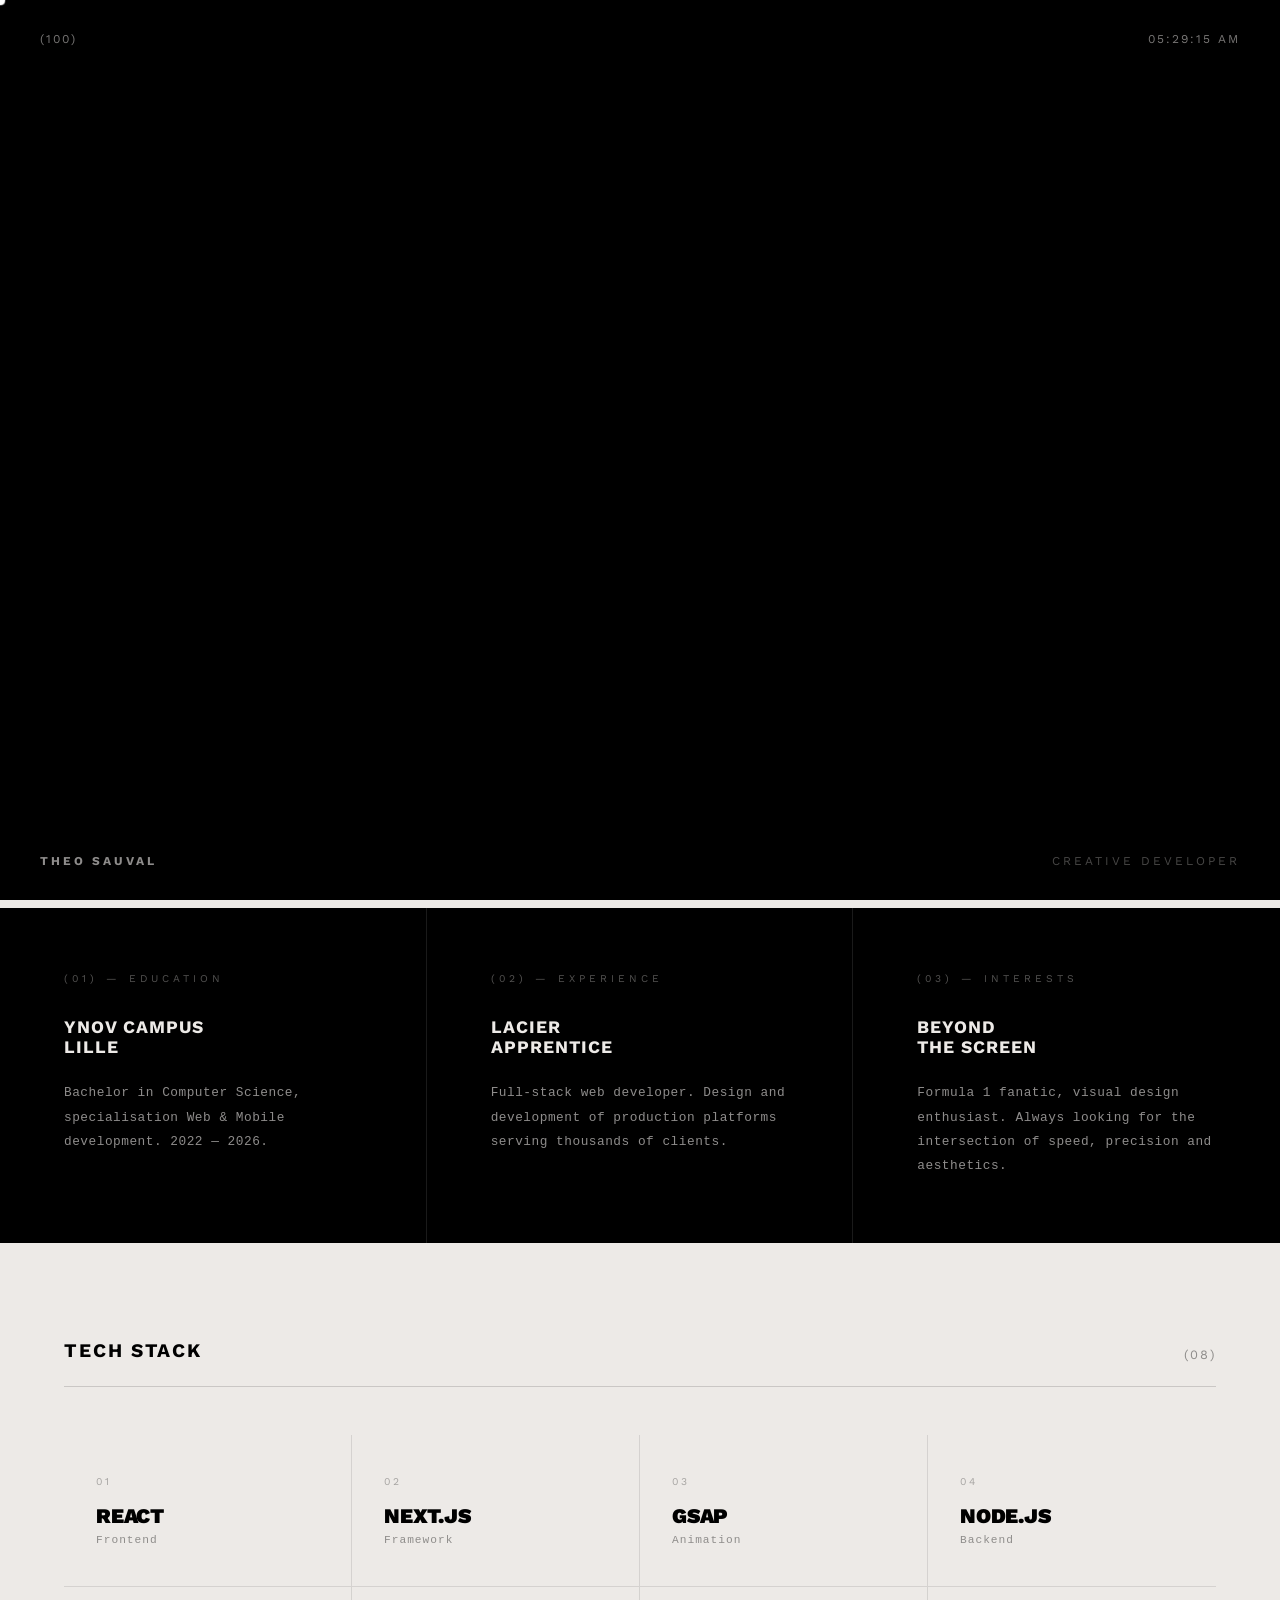
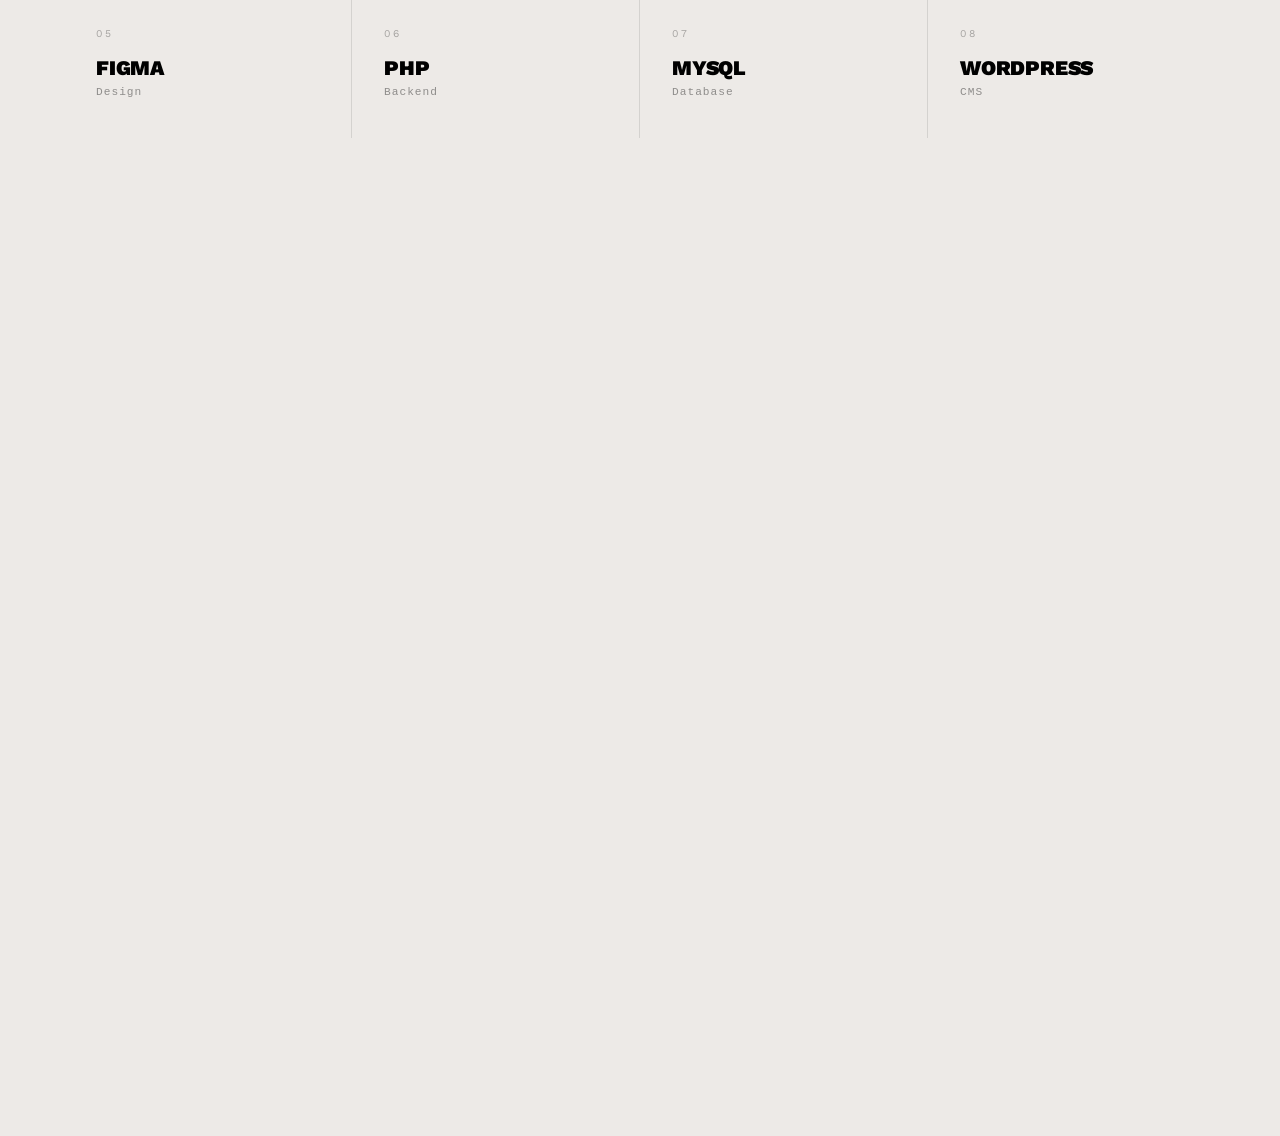
==== about.html @ fca664a8 "Replace Next.js app with static portfolio rewrite New site is plain HTML/CSS/JS (GSAP animations, i1" ====
<!DOCTYPE html>
<html lang="en">

<head>
  <meta charset="UTF-8">
  <meta name="viewport" content="width=device-width, initial-scale=1.0">
  <title>About — Theo Sauval</title>
  <meta name="description" content="5th year CS student & creative developer based in Lille — currently apprenticing at Lacier as a full-stack web developer.">
  <meta property="og:title" content="About — Theo Sauval">
  <meta property="og:description" content="5th year CS student & creative developer based in Lille.">
  <meta property="og:image" content="https://theosauval.com/assets/theo.jpeg">
  <meta property="og:url" content="https://theosauval.com/about">
  <meta property="og:type" content="website">
  <link rel="canonical" href="https://theosauval.com/about">
  <link rel="icon" type="image/svg+xml" href="assets/favicon.svg">
  <link rel="stylesheet" href="css/styles.css">
  <style>
    .about-page {
      background-color: #edeae7;
    }

    .about-hero {
      position: relative;
      z-index: 2;
      min-height: calc(100vh - 55px);
      display: grid;
      grid-template-columns: 1fr 1fr;
      padding: 4rem;
      box-sizing: border-box;
      gap: 4rem;
      align-items: end;
      background-color: #edeae7;
    }

    .about-hero-left {
      display: flex;
      flex-direction: column;
      justify-content: space-between;
      height: 100%;
      padding-top: 2rem;
    }

    .about-page-label {
      font-size: 0.7rem;
      letter-spacing: 4px;
      text-transform: uppercase;
      color: rgba(0,0,0,0.4);
    }

    .about-hero-title {
      font-size: clamp(4rem, 7vw, 8rem);
      font-weight: 900;
      line-height: 0.9;
      letter-spacing: -0.02em;
      text-transform: uppercase;
      margin: 0;
      color: #000;
    }

    .about-hero-title em {
      font-family: 'Wagon', serif;
      font-style: italic;
      font-weight: 400;
      color: #C9A96E;
    }

    .about-hero-right {
      display: flex;
      flex-direction: column;
      justify-content: flex-end;
      gap: 3rem;
    }

    .about-photo {
      width: 100%;
      aspect-ratio: 3/4;
      object-fit: cover;
      display: block;
    }

    .about-intro {
      font-size: 1rem;
      line-height: 1.8;
      color: #000;
      letter-spacing: 0.5px;
      text-transform: none;
      max-width: 420px;
    }

    .about-divider {
      border: none;
      border-top: 1px solid rgba(0,0,0,0.15);
      margin: 0;
    }

    .about-details {
      position: relative;
      z-index: 2;
      background-color: #000;
      display: grid;
      grid-template-columns: 1fr 1fr 1fr;
      gap: 0;
      isolation: isolate;
    }

    .about-detail-block {
      padding: 4rem;
      border-right: 1px solid rgba(255,255,255,0.1);
    }

    .about-detail-block:last-child {
      border-right: none;
    }

    .about-detail-label {
      font-size: 0.65rem;
      letter-spacing: 4px;
      text-transform: uppercase;
      color: rgba(237,234,231,0.35);
      margin-bottom: 2rem;
      display: block;
    }

    .about-detail-title {
      font-size: 1.1rem;
      font-weight: 700;
      color: #edeae7;
      text-transform: uppercase;
      letter-spacing: 1px;
      margin: 0 0 1.5rem 0;
    }

    .about-detail-text {
      font-family: monospace;
      font-size: 0.8rem;
      color: rgba(237,234,231,0.6);
      line-height: 1.9;
      margin: 0;
      text-transform: none;
      letter-spacing: 0.5px;
    }

    .about-stack {
      position: relative;
      z-index: 2;
      background-color: #edeae7;
      padding: 6rem 4rem;
      margin-bottom: 100vh;
    }

    .about-stack-header {
      display: flex;
      justify-content: space-between;
      align-items: flex-end;
      border-bottom: 1px solid rgba(0,0,0,0.15);
      padding-bottom: 1.5rem;
      margin-bottom: 3rem;
    }

    .about-stack-header h2 {
      font-size: clamp(1rem, 1.5vw, 1.5rem);
      font-weight: 700;
      text-transform: uppercase;
      letter-spacing: 0.1em;
      margin: 0;
      color: #000;
    }

    .about-stack-grid {
      display: grid;
      grid-template-columns: repeat(4, 1fr);
      gap: 0;
    }

    .stack-item {
      padding: 2.5rem 0;
      border-bottom: 1px solid rgba(0,0,0,0.1);
      border-right: 1px solid rgba(0,0,0,0.1);
    }

    .stack-item:nth-child(4n) {
      border-right: none;
    }

    .stack-item-num {
      font-size: 0.65rem;
      letter-spacing: 3px;
      color: rgba(0,0,0,0.3);
      display: block;
      margin-bottom: 1rem;
      padding: 0 2rem;
    }

    .stack-item-name {
      font-size: 1.3rem;
      font-weight: 900;
      text-transform: uppercase;
      letter-spacing: -0.01em;
      color: #000;
      display: block;
      padding: 0 2rem;
    }

    .stack-item-type {
      font-family: monospace;
      font-size: 0.7rem;
      color: rgba(0,0,0,0.4);
      text-transform: none;
      letter-spacing: 1px;
      display: block;
      margin-top: 0.4rem;
      padding: 0 2rem;
    }

    @media (max-width: 1024px) {
      .about-hero {
        padding: 3rem 2.5rem;
        gap: 2.5rem;
      }

      .about-detail-block {
        padding: 3rem 2.5rem;
      }

      .about-stack {
        padding: 4rem 2.5rem;
      }
    }

    @media (max-width: 768px) {
      .about-hero {
        grid-template-columns: 1fr;
        padding: 2rem 1.2rem;
        gap: 2rem;
        min-height: auto;
        align-items: start;
      }

      .about-hero-left {
        height: auto;
        gap: 2rem;
        justify-content: flex-start;
      }

      .about-hero-title {
        font-size: clamp(3rem, 12vw, 6rem);
      }

      .about-intro {
        max-width: 100%;
        overflow-wrap: break-word;
      }

      .about-hero-right {
        order: -1;
        gap: 0;
      }

      .about-photo {
        max-height: 55vw;
        object-position: top center;
      }

      .about-details {
        grid-template-columns: 1fr;
      }

      .about-detail-block {
        padding: 2.5rem 1.2rem;
        border-right: none;
        border-bottom: 1px solid rgba(255,255,255,0.1);
      }

      .about-detail-block:last-child {
        border-bottom: none;
      }

      .about-stack {
        padding: 3rem 1.2rem;
      }

      .about-stack-grid {
        grid-template-columns: repeat(2, 1fr);
      }

      .stack-item {
        border-bottom: 1px solid rgba(0,0,0,0.1) !important;
        border-right: 1px solid rgba(0,0,0,0.1);
      }

      .stack-item:nth-child(2n) {
        border-right: none;
      }

      .stack-item:nth-last-child(-n+2) {
        border-bottom: none !important;
      }

      .stack-item-num,
      .stack-item-name,
      .stack-item-type {
        padding: 0 1.2rem;
      }

      .stack-item-name {
        font-size: 1.1rem;
      }
    }

    @media (max-width: 480px) {
      .about-hero-title {
        font-size: clamp(2.8rem, 11vw, 5rem);
      }

      .about-detail-block {
        padding: 2rem 1.2rem;
      }

      .stack-item {
        padding: 2rem 0;
      }
    }
  </style>
  <script src="https://cdn.jsdelivr.net/npm/gsap@3.12.5/dist/gsap.min.js"></script>
  <script src="https://cdn.jsdelivr.net/npm/lenis@1.1.14/dist/lenis.min.js"></script>
  <script src="js/menu.js" defer></script>
</head>

<body class="about-page">

  <div id="loader">
    <div class="loader-top">
      <span id="loader-num">(0)</span>
      <span id="loader-time"></span>
    </div>
    <div class="loader-bottom">
      <span class="loader-name">Theo Sauval</span>
      <span class="loader-role">Creative Developer</span>
    </div>
  </div>

  <nav>
    <div class="name">Theo Sauval</div>
    <div class="year">[2026]</div>
    <div id="lang-toggle" class="nav-link">FR</div>
    <div id="menu-trigger" class="nav-link">Menu</div>
  </nav>

  <div id="expanded-menu">
    <div id="sub-menu" class="content">
      <a href="index.html">Home</a>
      <a href="projects.html">Projects</a>
      <a href="services.html">Services</a>
      <a href="about.html">About</a>
      <a href="contact.html">Contact</a>
      <div class="mail_insta">
        <a href="mailto:theo@sauval.dev">theo@sauval.dev</a>
        <a href="https://www.instagram.com/thvsl__/" target="_blank">Instagram</a>
      </div>
    </div>
  </div>

  <div class="about-hero">
    <div class="about-hero-left">
      <span class="about-page-label">(About)</span>
      <h1 class="about-hero-title">Creative<br><em>developer</em><br>& designer</h1>
      <p class="about-intro">
        5th year computer science student, currently apprenticing at Lacier as a full-stack web developer. Passionate about building fast, expressive, and purposeful digital experiences.
      </p>
    </div>
    <div class="about-hero-right">
      <img src="assets/theo.jpeg" alt="Theo Sauval" class="about-photo">
    </div>
  </div>

  <div class="about-details">
    <div class="about-detail-block">
      <span class="about-detail-label">(01) — Education</span>
      <h3 class="about-detail-title">Ynov Campus<br>Lille</h3>
      <p class="about-detail-text">Bachelor in Computer Science, specialisation Web & Mobile development. 2022 — 2026.</p>
    </div>
    <div class="about-detail-block">
      <span class="about-detail-label">(02) — Experience</span>
      <h3 class="about-detail-title">Lacier<br>Apprentice</h3>
      <p class="about-detail-text">Full-stack web developer. Design and development of production platforms serving thousands of clients.</p>
    </div>
    <div class="about-detail-block">
      <span class="about-detail-label">(03) — Interests</span>
      <h3 class="about-detail-title">Beyond<br>the screen</h3>
      <p class="about-detail-text">Formula 1 fanatic, visual design enthusiast. Always looking for the intersection of speed, precision and aesthetics.</p>
    </div>
  </div>

  <div class="about-stack">
    <div class="about-stack-header">
      <h2>Tech stack</h2>
      <span style="font-size:0.8rem; color:rgba(0,0,0,0.4); letter-spacing:2px;">(08)</span>
    </div>
    <div class="about-stack-grid">
      <div class="stack-item">
        <span class="stack-item-num">01</span>
        <span class="stack-item-name">React</span>
        <span class="stack-item-type">Frontend</span>
      </div>
      <div class="stack-item">
        <span class="stack-item-num">02</span>
        <span class="stack-item-name">Next.js</span>
        <span class="stack-item-type">Framework</span>
      </div>
      <div class="stack-item">
        <span class="stack-item-num">03</span>
        <span class="stack-item-name">GSAP</span>
        <span class="stack-item-type">Animation</span>
      </div>
      <div class="stack-item">
        <span class="stack-item-num">04</span>
        <span class="stack-item-name">Node.js</span>
        <span class="stack-item-type">Backend</span>
      </div>
      <div class="stack-item" style="border-bottom:none;">
        <span class="stack-item-num">05</span>
        <span class="stack-item-name">Figma</span>
        <span class="stack-item-type">Design</span>
      </div>
      <div class="stack-item" style="border-bottom:none;">
        <span class="stack-item-num">06</span>
        <span class="stack-item-name">PHP</span>
        <span class="stack-item-type">Backend</span>
      </div>
      <div class="stack-item" style="border-bottom:none;">
        <span class="stack-item-num">07</span>
        <span class="stack-item-name">MySQL</span>
        <span class="stack-item-type">Database</span>
      </div>
      <div class="stack-item" style="border-bottom:none; border-right:none;">
        <span class="stack-item-num">08</span>
        <span class="stack-item-name">WordPress</span>
        <span class="stack-item-type">CMS</span>
      </div>
    </div>
  </div>

  <footer class="footer">
    <div class="footer-glow"></div>
    <div class="footer-inner">
      <div class="footer-top">
        <h2 class="footer-headline">AVAILABLE FOR<br>NEW PROJECTS</h2>
        <nav class="footer-nav">
          <span class="footer-col-label">MENU</span>
          <a href="index.html">Home</a>
          <a href="projects.html">Projects</a>
          <a href="services.html">Services</a>
          <a href="about.html">About</a>
        </nav>
        <div class="footer-socials">
          <span class="footer-col-label">SOCIALS</span>
          <a href="mailto:theo@sauval.dev">Email</a>
          <a href="https://www.instagram.com/thvsl__/" target="_blank">Instagram</a>
          <a href="https://www.linkedin.com/in/theo-sauval-402884244/" target="_blank">LinkedIn</a>
          <a href="https://github.com/TheoSauval" target="_blank">GitHub</a>
        </div>
      </div>
      <div class="footer-meta">
        <span>© 2026 THEO SAUVAL</span>
        <span>LILLE — FR</span>
      </div>
    </div>
    <div class="footer-wordmark">THEO SAUVAL</div>
  </footer>

  <div id="service-preview"><img id="service-preview-img" src="" alt=""></div>
  <div id="lang-overlay"></div>
  <div id="cursor"></div>
  <div id="cursor-image"><img id="cursor-img" src="" alt=""></div>

  <script src="js/loader.js"></script>
  <script src="js/effects.js" defer></script>
  <script src="js/lang.js" defer></script>
</body>

</html>
---- css/styles.css ----
@import url('https://fonts.googleapis.com/css2?family=Work+Sans:wght@100..900&display=swap');

#loader {
  position: fixed;
  inset: 0;
  z-index: 9999;
  background-color: #000;
  display: flex;
  flex-direction: column;
  justify-content: space-between;
  padding: 2rem 2.5rem;
  box-sizing: border-box;
  will-change: clip-path;
}

.loader-top {
  display: flex;
  justify-content: space-between;
  align-items: flex-start;
}

#loader-num,
#loader-time {
  font-family: 'Work Sans', sans-serif;
  font-size: 0.75rem;
  font-weight: 400;
  letter-spacing: 2px;
  color: rgba(237,234,231,0.5);
}

.loader-bottom {
  display: flex;
  justify-content: space-between;
  align-items: flex-end;
}

.loader-name {
  font-family: 'Work Sans', sans-serif;
  font-size: 0.75rem;
  font-weight: 700;
  letter-spacing: 3px;
  text-transform: uppercase;
  color: rgba(237,234,231,0.6);
}

.loader-role {
  font-family: 'Work Sans', sans-serif;
  font-size: 0.75rem;
  font-weight: 400;
  letter-spacing: 3px;
  text-transform: uppercase;
  color: rgba(237,234,231,0.3);
}

#lang-overlay {
  position: fixed;
  inset: 0;
  z-index: 9998;
  background-color: #000;
  visibility: hidden;
  will-change: transform;
}

@font-face {
    font-family: 'Wagon';
    src: url('../fonts/Wagon-free-personal-Use/Wagon Free Personal Use/Wagon-ExtraLightItalic.otf') format('opentype');
    font-style: italic;
}

body {
    font-family: 'Work Sans', sans-serif;
    margin: 0;
    letter-spacing: 2.4px;
    font-size: 13px;
    background-color: #edeae7;
    overflow-x: hidden;
}

#cursor {
    position: fixed;
    width: 11px;
    height: 11px;
    border-radius: 50%;
    background: #ffffff;
    mix-blend-mode: difference;
    pointer-events: none;
    z-index: 10000;
    top: 0;
    left: 0;
    transform: translate(-50%, -50%);
}

section {
    position: relative;
    z-index: 2;
}

.content-about {
    padding: 4rem 4rem 0;
    height: 100vh;
    box-sizing: border-box;
    display: flex;
    flex-direction: column;
    background-color: #000000;
    position: relative;
    overflow: hidden;

    h2 {
        font-size: clamp(3rem, 6vw, 6rem);
        font-weight: 700;
        text-transform: uppercase;
        color: #edeae7;
        margin: 0;
        max-width: 90%;
        line-height: 1;
        align-self: flex-start;

        em {
            font-family: 'Wagon', serif;
            font-style: italic;
            font-weight: 400;
            color: #C9A96E;
        }
    }

    > p {
        font-size: clamp(3rem, 6vw, 6rem);
        font-weight: 700;
        color: #edeae7;
        margin-top: 4rem;
        text-transform: uppercase;
        line-height: 1;
        max-width: 90%;
        align-self: flex-end;
        text-align: right;

        em {
            font-family: 'Wagon', serif;
            font-style: italic;
            font-weight: 400;
            color: #C9A96E;
        }
    }
}

#bg-video {
    position: fixed;
    top: 0;
    left: 0;
    width: 100%;
    height: 100%;
    object-fit: cover;
    z-index: 0;
    filter: blur(12px);
    transform: scale(1.05);
}

nav {
    position: sticky;
    top: 0;
    z-index: 100;
    height: 55px;
    font-size: 20px;
    color: rgb(0, 0, 0);
    padding: 0px 24px 0px 24px;
    display: flex;
    align-items: center;
    justify-content: space-between;
    font-weight: bold;
    background-color: #edeae7;
    transition: color 0.3s ease, background-color 0.3s ease;
    .year {
        font-size: 0.9rem;
        opacity: 0.6;
        font-weight: normal;
    }
}

.nav-link:hover {
    cursor: pointer;
}

#expanded-menu {
    position: fixed;
    top: 0;
    left: 0;
    width: 100%;
    background-color: #000000;
    overflow: hidden;
    height: 0;
    z-index: 50;
}

nav.menu-open,
nav.nav--on-dark {
    color: #edeae7;
    background-color: #000;
}

.content {
    height: 100%;
    display: flex;
    flex-direction: column;
    a {
        flex: 1;
        display: flex;
        align-items: center;
        justify-content: center;
        color: #edeae7;
        text-decoration: none;
        font-family: 'Work Sans', sans-serif;
        font-size: 14vh;
        font-weight: 900;
        line-height: 1;
        text-align: center;
        text-transform: uppercase;
        opacity: 0;
        transform: translateY(30px);
        border-top: 1px solid rgba(255,255,255,0.1);
        transition: color 0.3s ease, transform 0.3s ease;
    }
    a:hover {
        transform: translateY(0) skewX(-6deg);
    }

    .menu-letter {
        position: relative;
        display: inline-block;
        overflow: hidden;
        vertical-align: top;
    }

    .menu-letter-inner,
    .menu-letter-clone {
        display: block;
    }

    .menu-letter-clone {
        position: absolute;
        top: 100%;
        left: 0;
        width: 100%;
        color: #C9A96E;
    }
    .mail_insta {
        padding: 1.5rem 2rem;
        display: flex;
        justify-content: space-between;
        border-top: 1px solid rgba(255,255,255,0.1);
        a {
            flex: unset;
            font-size: 0.9rem;
            border-top: none;
        }
    }
}

.hero {
    display: flex;
    flex-direction: column;
    height: calc(100vh - 55px);
    position: sticky;
    top: 55px;
    z-index: 1;
    background-color: #edeae7;
    padding: 1.5rem 2rem 2.5rem;
    box-sizing: border-box;
}

.hero-tag {
    font-size: 0.75rem;
    letter-spacing: 2px;
    color: #000;
}

.hero-bottom {
    flex: 1;
    display: flex;
    justify-content: space-between;
    align-items: flex-end;
    padding-top: 2rem;
}

.hero-services p {
    font-size: 1rem;
    font-weight: 700;
    margin: 0.3rem 0;
    letter-spacing: 1px;
    text-transform: uppercase;
    color: #000;
}

.hero-location {
    font-size: 0.75rem;
    letter-spacing: 4px;
    text-transform: uppercase;
    align-self: center;
    color: #000;
}

.hero-bio {
    font-family: monospace;
    font-size: 0.7rem;
    letter-spacing: 2px;
    text-align: center;
    text-transform: uppercase;
    line-height: 1.9;
    margin: 0;
    padding-top: 2rem;
    color: #000;
}

.title {
    font-size: 8vw;
    font-weight: 900;
    line-height: 0.85;
    letter-spacing: -0.02em;
    margin: 0;
    padding-left: 0;
    cursor: default;
    text-transform: uppercase;
    text-align: center;
}

.title .title-word {
    display: inline-block;
    white-space: nowrap;
}

.title .letter {
    position: relative;
    display: inline-block;
    overflow: hidden;
    vertical-align: top;
    padding-bottom: 0.12em;
    margin-bottom: -0.12em;
}


.title .letter-inner,
.title .letter-clone {
    display: block;
}

.title .letter-clone {
    position: absolute;
    top: 100%;
    left: 0;
    width: 100%;
    color: #C9A96E;
}


.hover-trigger {
    cursor: none;
}

#cursor-image {
    position: fixed;
    top: 0;
    left: 0;
    width: 320px;
    height: 220px;
    pointer-events: none;
    z-index: 9998;
    opacity: 0;
    transform: translate(-50%, -50%) scale(0.8);

    img, video {
        width: 100%;
        height: 100%;
        object-fit: cover;
    }

    video {
        display: none;
    }
}

.texte_presentation {
    margin-top: auto;
    margin-bottom: 5rem;
    padding-top: 4rem;
    max-width: 38%;

    h4 {
        font-family: monospace;
        font-size: 0.75rem;
        font-weight: 700;
        text-transform: uppercase;
        letter-spacing: 2px;
        color: #edeae7;
        margin: 0 0 1.5rem 0;

        span {
            color: #C9A96E;
        }
    }

    p {
        font-family: monospace;
        font-size: 0.85rem;
        font-weight: 400;
        color: #edeae7;
        margin: 0;
        letter-spacing: 0.5px;
        text-transform: none;
        text-align: left;
        line-height: 1.7;
    }
}

.projects-section {
    background-color: #000;
    padding: 10rem 4rem 0;
    position: relative;
    z-index: 3;
}

.projects-header {
    display: flex;
    justify-content: space-between;
    align-items: flex-end;
    padding: 3rem 0 1.5rem;
    border-bottom: 1px solid rgba(255, 255, 255, 0.15);

    h2 {
        font-size: clamp(1rem, 1.5vw, 1.5rem);
        font-weight: 700;
        text-transform: uppercase;
        margin: 0;
        letter-spacing: 0.1em;
        color: #edeae7;
    }

    span {
        font-size: 1rem;
        font-weight: 400;
        letter-spacing: 2px;
        color: #edeae7;
        opacity: 0.45;
    }
}

.project-item {
    display: grid;
    grid-template-columns: 1fr 1fr;
    min-height: calc(100vh - 55px);
    border-top: 1px solid rgba(255, 255, 255, 0.15);
    position: sticky;
    top: 55px;
    background-color: #000;
}

.project-left {
    display: flex;
    flex-direction: column;
    padding: 2.5rem 4rem 2.5rem 0;
    border-right: 1px solid rgba(255, 255, 255, 0.15);

    .project-num {
        font-size: 0.8rem;
        font-weight: 400;
        letter-spacing: 2px;
        color: #edeae7;
        opacity: 0.4;
    }

    h3 {
        flex: 1;
        display: flex;
        align-items: center;
        font-size: clamp(4.5rem, 9vw, 11rem);
        font-weight: 900;
        text-transform: uppercase;
        margin: 0;
        letter-spacing: -0.04em;
        line-height: 0.88;
        color: #edeae7;
    }

    p {
        font-size: 0.85rem;
        line-height: 1.75;
        font-weight: 400;
        letter-spacing: 0.3px;
        text-transform: none;
        color: #edeae7;
        opacity: 0.55;
        max-width: 340px;
        margin: 0 0 1.2rem 0;
    }
}

.project-right {
    padding-left: 4rem;
    display: flex;
    align-items: center;
    overflow: hidden;

    img {
        width: 100%;
        object-fit: contain;
        transition: transform 0.7s ease;
    }

    &:hover img {
        transform: scale(1.03);
    }
}

.project-item--teaser {
    display: flex;
    align-items: center;
    justify-content: center;
    border-top: 1px solid rgba(255, 255, 255, 0.15);
}

.project-teaser-title {
    font-size: clamp(5rem, 12vw, 14rem);
    font-weight: 900;
    text-transform: uppercase;
    letter-spacing: -0.04em;
    line-height: 0.88;
    color: #edeae7;
    opacity: 1;
    margin: 0;
    text-align: center;
}

.project-meta {
    display: flex;
    gap: 0.5rem;
    margin-bottom: 1.2rem;
}

.project-tag {
    font-size: 0.7rem;
    font-weight: 700;
    letter-spacing: 1.5px;
    text-transform: uppercase;
    padding: 0.3rem 0.7rem;
    border: 1px solid rgba(255, 255, 255, 0.25);
    color: #edeae7;
    opacity: 0.6;
}

.project-link {
    display: inline-block;
    font-size: 0.8rem;
    font-weight: 700;
    letter-spacing: 1.5px;
    text-transform: uppercase;
    text-decoration: none;
    color: #edeae7;
    border-bottom: 1px solid #edeae7;
    padding-bottom: 2px;
    transition: opacity 0.2s ease;

    &:hover {
        opacity: 0.5;
    }
}

.services-section {
    background-color: #edeae7;
    padding: 10rem 4rem 8rem;
    position: relative;
    z-index: 4;
}

.services-header {
    display: flex;
    justify-content: space-between;
    align-items: flex-end;
    padding: 3rem 0 1.5rem;

    margin-bottom: 0;

    span {
        font-size: clamp(1rem, 1.5vw, 1.5rem);
        font-weight: 700;
        text-transform: uppercase;
        margin: 0;
        letter-spacing: 0.1em;
        color: #000;
    }
}

.services-list {
    list-style: none;
    margin: 0;
    padding: 10rem 0 0;
    text-align: center;
}

.service-item {
    cursor: default;
    padding: 0.2rem 0;
    overflow: hidden;

    h3 {
        font-size: 8vw;
        font-weight: 900;
        text-transform: uppercase;
        letter-spacing: -0.04em;
        line-height: 1;
        margin: 0;
        white-space: nowrap;
        color: #000;
        opacity: 0.1;
        transition: opacity 0.4s ease;
    }
}

.service-item.active h3,
.service-item:hover h3 {
    opacity: 1;
}

#service-preview {
    position: fixed;
    top: 0;
    left: 0;
    width: 320px;
    height: 220px;
    pointer-events: none;
    z-index: 9999;
    opacity: 0;
    transform: translate(-50%, -60%);

    img, video {
        width: 100%;
        height: 100%;
        object-fit: cover;
    }

    video {
        display: none;
    }
}

.about-section {
    min-height: 100vh;
    display: flex;
    flex-direction: column;
    align-items: flex-start;
    background-color: #000;
    position: relative;
    z-index: 5;
    overflow: hidden;
    padding-top: 2rem;
    margin-bottom: 100vh;
}

.about-name {
    display: flex;
    align-items: center;
    font-family: 'Work Sans', sans-serif;
    font-weight: 900;
    text-transform: uppercase;
    color: #edeae7;
    line-height: 1;
    width: 100%;
    letter-spacing: -0.04em;
}

.about-letter {
    font-size: 35.4vw;
}

.about-creative {
    writing-mode: vertical-lr;
    font-size: 1rem;
    font-weight: 700;
    letter-spacing: 0.5em;
    text-transform: uppercase;
    padding: 0 0.6rem;
    color: #C9A96E;
    flex-shrink: 0;
}

.footer {
    position: fixed;
    bottom: 0;
    left: 0;
    width: 100%;
    min-height: 100vh;
    z-index: 0;
    background: #edeae7;
    display: flex;
    flex-direction: column;
    justify-content: space-between;
    overflow: hidden;
    box-sizing: border-box;
}

.footer-glow {
    display: none;
}

.footer-inner {
    padding: 4rem 4rem 2rem;
    flex: 1;
    display: flex;
    flex-direction: column;
    justify-content: space-between;
    position: relative;
    z-index: 1;
}

.footer-top {
    display: grid;
    grid-template-columns: 1fr auto auto;
    gap: 6rem;
    align-items: start;
}

.footer-headline {
    font-size: clamp(2.5rem, 5vw, 5.5rem);
    font-weight: 900;
    text-transform: uppercase;
    letter-spacing: -0.03em;
    line-height: 1;
    color: #000;
    margin: 0;
}

.footer-col-label {
    display: block;
    font-size: 0.7rem;
    font-weight: 700;
    letter-spacing: 2px;
    text-transform: uppercase;
    color: #000;
    opacity: 0.4;
    margin-bottom: 1.5rem;
}

.footer-nav,
.footer-socials {
    display: flex;
    flex-direction: column;
    gap: 0.8rem;

    a {
        font-size: 1rem;
        font-weight: 400;
        text-decoration: none;
        color: #000;
        letter-spacing: 0.5px;
        text-transform: none;
        transition: opacity 0.2s;

        &:hover {
            opacity: 0.5;
        }
    }
}

.footer-meta {
    display: flex;
    justify-content: space-between;
    align-items: center;
    font-size: 0.75rem;
    letter-spacing: 1.5px;
    text-transform: uppercase;
    color: #000;
    opacity: 0.4;
    padding-top: 2rem;
    border-top: 1px solid rgba(0, 0, 0, 0.1);
}

.footer-wordmark {
    font-size: 18vw;
    font-weight: 900;
    text-transform: uppercase;
    letter-spacing: -0.04em;
    line-height: 0.75;
    color: #000;
    padding: 0 2rem;
    position: relative;
    z-index: 1;
}

.about-bio-section {
    padding: 6rem 4rem 8rem;
    position: relative;
}

.about-bio-label {
    display: block;
    font-size: 0.75rem;
    font-weight: 700;
    letter-spacing: 2px;
    text-transform: uppercase;
    color: #C9A96E;
    margin-bottom: 2.5rem;
}

.about-bio-title {
    font-size: clamp(2rem, 4.5vw, 5rem);
    font-weight: 900;
    text-transform: uppercase;
    line-height: 1.05;
    letter-spacing: -0.03em;
    color: #edeae7;
    max-width: 80%;
    margin: 0 0 6rem 0;
}

.about-bio-content {
    display: grid;
    grid-template-columns: 55% 40%;
    gap: 5%;
    align-items: flex-start;
}

.about-bio-text p {
    font-family: 'Work Sans', sans-serif;
    font-size: clamp(0.9rem, 1.1vw, 1.1rem);
    line-height: 1.8;
    color: #edeae7;
    opacity: 0.75;
    font-weight: 400;
    margin: 0 0 1.5rem 0;
    letter-spacing: 0.2px;
    text-transform: none;
    max-width: 520px;
}

.about-bio-image {
    display: flex;
    justify-content: center;
    padding-top: 1rem;
}

.polaroid {
    background: #fff;
    padding: 1.2rem 1.2rem 3.5rem;
    box-shadow: 4px 8px 30px rgba(0, 0, 0, 0.12);
    transform: rotate(2deg);
    max-width: 340px;

    img {
        width: 100%;
        height: 300px;
        object-fit: cover;
        display: block;
        filter: grayscale(20%);
    }
}

.bottom-bar {
    position: absolute;
    bottom: 0;
    left: 0;
    right: 0;
    padding: 1.5rem 4rem;
    display: flex;
    justify-content: space-between;
    align-items: center;
    font-family: monospace;
    font-size: 0.75rem;
    letter-spacing: 1.5px;
    color: #edeae7;
    border-top: 1px solid rgba(255, 255, 255, 0.12);
}

/* ── Responsive ── */

@media (max-width: 1024px) {
    .projects-section {
        padding: 8rem 2.5rem 0;
    }

    .project-left {
        padding: 2.5rem 2rem 2.5rem 0;
    }

    .project-right {
        padding-left: 2rem;
    }

    .services-section {
        padding: 8rem 2.5rem 6rem;
    }

    .about-bio-section {
        padding: 5rem 2.5rem 6rem;
    }

    .footer-inner {
        padding: 3rem 2.5rem 1.5rem;
    }

    .footer-top {
        gap: 3rem;
    }

    .content-about {
        padding: 3rem 2.5rem 0;
    }

    .bottom-bar {
        padding: 1.5rem 2.5rem;
    }
}

@media (max-width: 768px) {
    body {
        overflow-x: clip;
    }

    #loader {
        padding: 1.5rem 1.2rem;
    }

    #cursor,
    #cursor-image,
    #service-preview {
        display: none;
    }

    .hero {
        z-index: 2;
        padding: 1rem 1.2rem 1.5rem;
    }

    .hero-bottom {
        flex: none;
    }

    .hero-bio {
        margin-top: auto;
    }

    nav {
        font-size: 16px;
        padding: 0 16px;
    }

    .title {
        font-size: 13vw;
    }

    .hero-bottom {
        flex-direction: column;
        align-items: flex-start;
        gap: 1.2rem;
        padding-top: 1.2rem;
    }

    .hero-location {
        align-self: flex-start;
    }

    .hero-services p {
        font-size: 0.85rem;
    }

    .content-about {
        padding: 2rem 1.2rem 0;
        height: auto;
        min-height: 100vh;
    }

    .content-about > p {
        margin-top: 2rem;
    }

    .texte_presentation {
        max-width: 100%;
        margin-bottom: 7rem;
        padding-top: 2rem;
    }

    .bottom-bar {
        padding: 1.2rem 1.2rem;
    }

    .content a {
        font-size: 9vh;
    }

    .content .mail_insta {
        flex-direction: column;
        gap: 0.5rem;
        padding: 1rem 1.2rem;
    }

    .projects-section {
        padding: 5rem 1.2rem 0;
    }

    .project-item {
        grid-template-columns: 1fr;
        min-height: auto;
        position: relative;
    }

    .project-left {
        padding: 2rem 0;
        border-right: none;
        border-bottom: 1px solid rgba(255, 255, 255, 0.15);
    }

    .project-left h3 {
        font-size: clamp(3.5rem, 16vw, 7rem);
        margin: 1rem 0;
    }

    .project-right {
        padding: 2rem 0;
        max-height: 260px;
    }

    .project-item--teaser {
        min-height: 40vh;
    }

    .project-teaser-title {
        font-size: clamp(3rem, 16vw, 8rem);
    }

    .services-section {
        padding: 4rem 1.2rem 4rem;
    }

    .services-header {
        padding: 1rem 0 1rem;
    }

    .services-list {
        padding-top: 1.5rem;
    }

    .service-item h3 {
        font-size: 13vw;
        white-space: normal;
    }

    .about-section {
        padding-top: 1rem;
        margin-bottom: 100vh;
    }

    .about-letter {
        font-size: 35.4vw;
    }

    .about-bio-section {
        padding: 3rem 1.2rem 5rem;
    }

    .about-bio-title {
        max-width: 100%;
        margin-bottom: 3rem;
    }

    .about-bio-content {
        grid-template-columns: 1fr;
        gap: 3rem;
    }

    .polaroid {
        max-width: 260px;
    }

    .polaroid img {
        height: 220px;
    }

    .footer-inner {
        padding: 2.5rem 1.2rem 1.5rem;
    }

    .footer-top {
        grid-template-columns: 1fr 1fr;
        gap: 2rem 1.5rem;
    }

    .footer-headline {
        grid-column: 1 / -1;
    }

    .footer-wordmark {
        font-size: 22vw;
        padding: 0 1rem;
    }

    .footer-meta {
        flex-direction: column;
        align-items: flex-start;
        gap: 0.4rem;
    }
}

@media (max-width: 480px) {
    .title {
        font-size: 15vw;
    }

    .content-about h2,
    .content-about > p {
        font-size: clamp(2rem, 11vw, 4rem);
    }

    .service-item h3 {
        font-size: 15vw;
    }

    .footer-headline {
        font-size: clamp(2rem, 10vw, 4rem);
    }
}
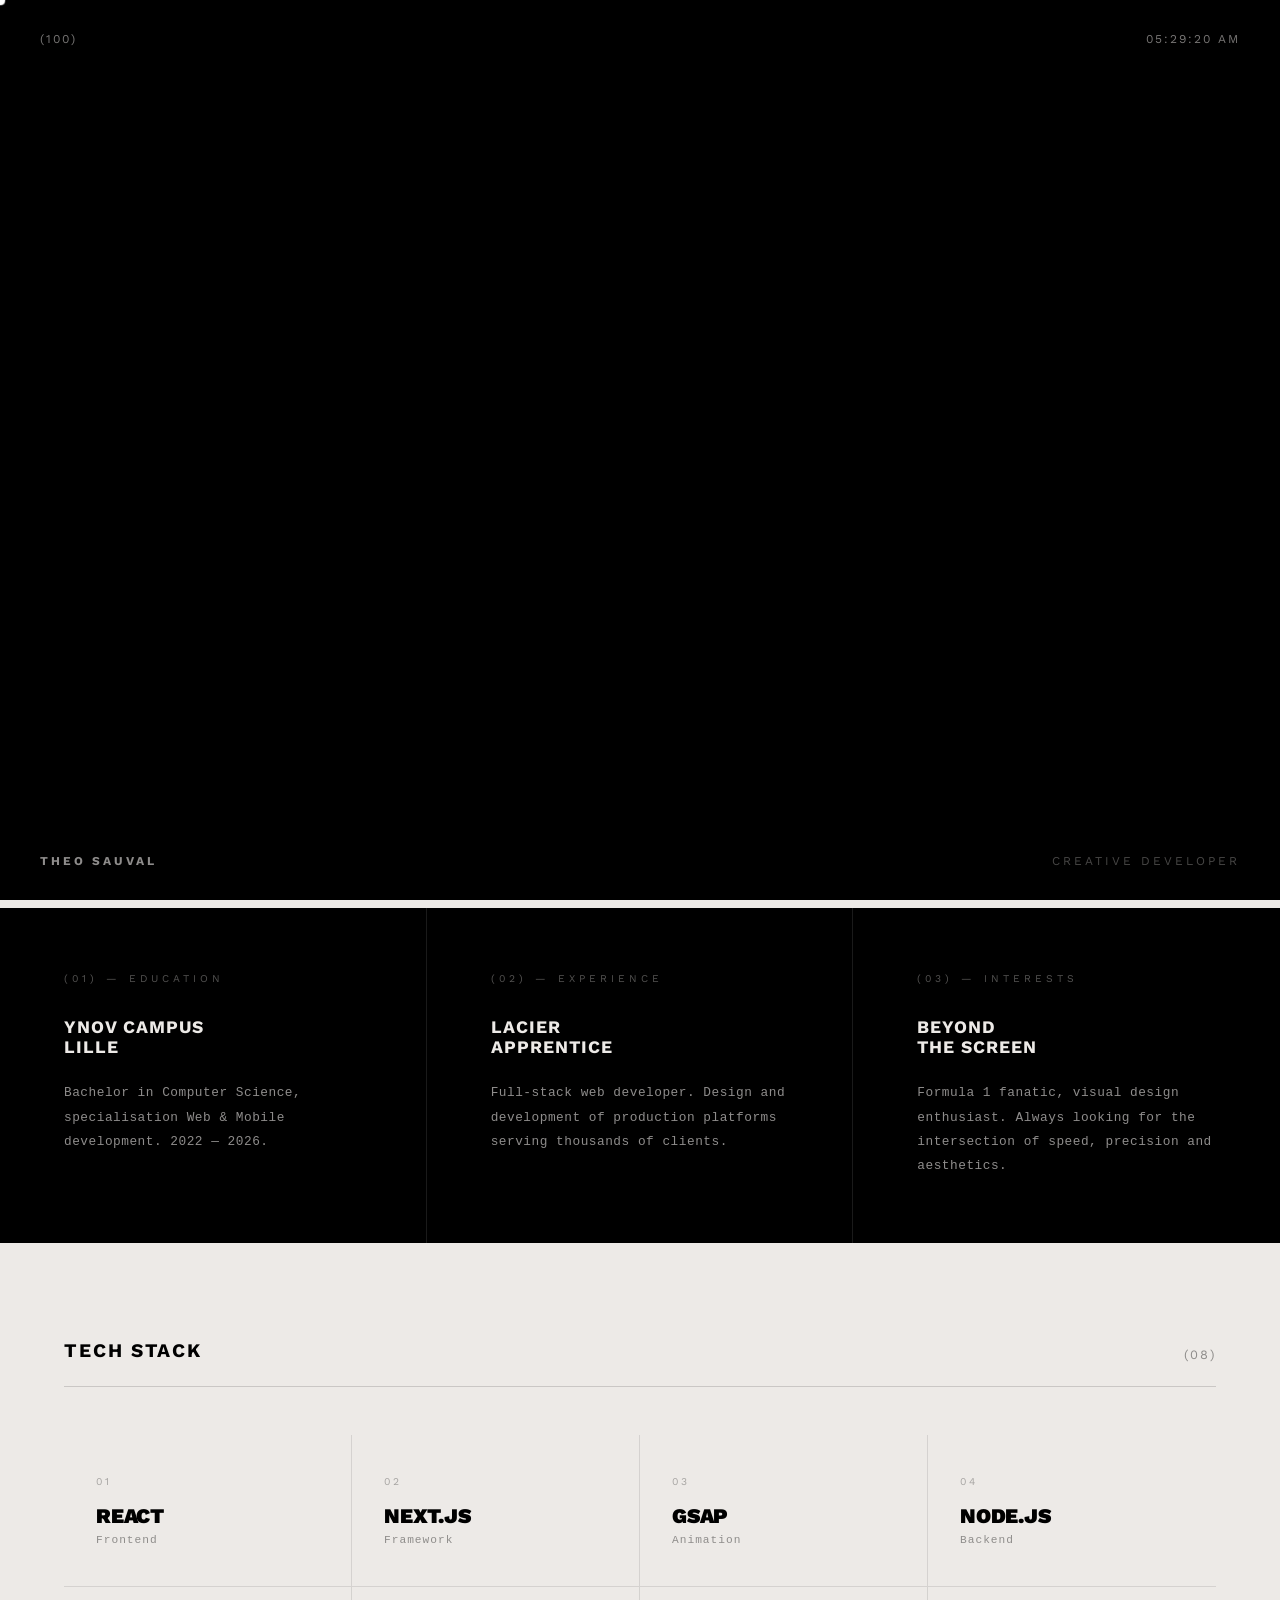
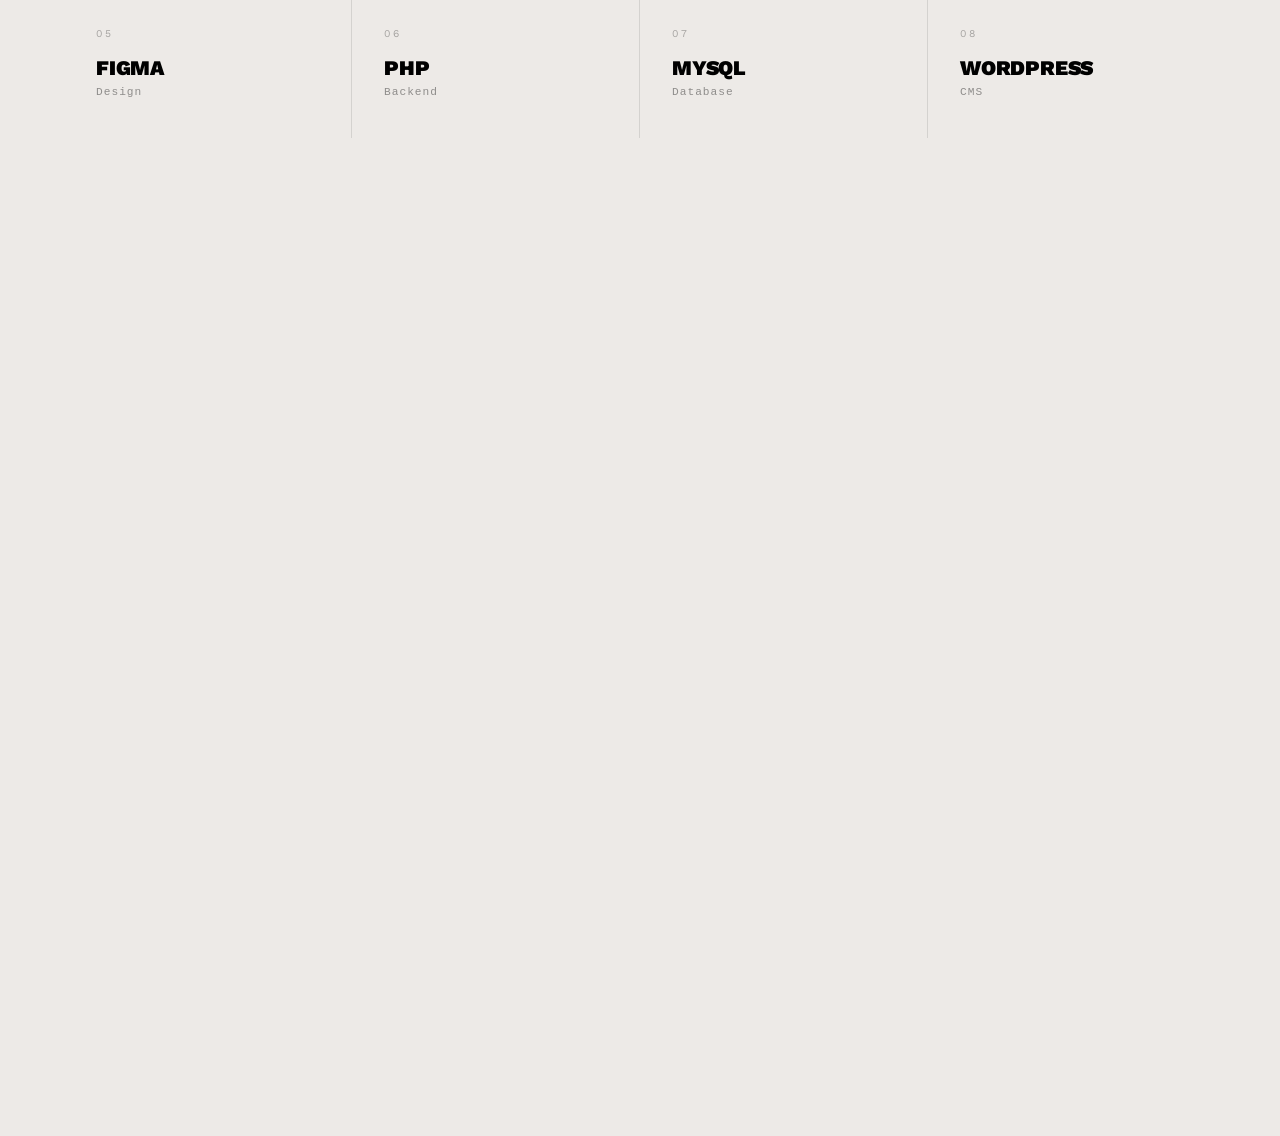
==== commit b8dbc0f5: "Correction textes, images projets et ajustements UI hero - Reformulation des textes (bio, services, " ====
--- a/about.html
+++ b/about.html
@@ -5,7 +5,7 @@
   <meta charset="UTF-8">
   <meta name="viewport" content="width=device-width, initial-scale=1.0">
   <title>About — Theo Sauval</title>
-  <meta name="description" content="5th year CS student & creative developer based in Lille — currently apprenticing at Lacier as a full-stack web developer.">
+  <meta name="description" content="5th year CS student & creative developer based in Lille, currently apprenticing at Lacier as a full-stack web developer.">
   <meta property="og:title" content="About — Theo Sauval">
   <meta property="og:description" content="5th year CS student & creative developer based in Lille.">
   <meta property="og:image" content="https://theosauval.com/assets/theo.jpeg">
@@ -354,8 +354,7 @@
       <a href="about.html">About</a>
       <a href="contact.html">Contact</a>
       <div class="mail_insta">
-        <a href="mailto:theo@sauval.dev">theo@sauval.dev</a>
-        <a href="https://www.instagram.com/thvsl__/" target="_blank">Instagram</a>
+        <a href="mailto:sauvaltheo@gmail.com">sauvaltheo@gmail.com</a>
       </div>
     </div>
   </div>
@@ -454,8 +453,7 @@
         </nav>
         <div class="footer-socials">
           <span class="footer-col-label">SOCIALS</span>
-          <a href="mailto:theo@sauval.dev">Email</a>
-          <a href="https://www.instagram.com/thvsl__/" target="_blank">Instagram</a>
+          <a href="mailto:sauvaltheo@gmail.com">Email</a>
           <a href="https://www.linkedin.com/in/theo-sauval-402884244/" target="_blank">LinkedIn</a>
           <a href="https://github.com/TheoSauval" target="_blank">GitHub</a>
         </div>
--- a/css/styles.css
+++ b/css/styles.css
@@ -281,6 +281,63 @@
     padding-top: 2rem;
 }
 
+.hero-photo {
+    position: absolute;
+    top: 50%;
+    left: 50%;
+    transform: translate(-50%, -50%);
+    width: clamp(180px, 18vw, 280px);
+    aspect-ratio: 3 / 4;
+    overflow: hidden;
+    z-index: 1;
+    pointer-events: none;
+}
+
+.hero-photo img {
+    width: 100%;
+    height: 100%;
+    object-fit: cover;
+    display: block;
+}
+
+.hero-scroll {
+    position: absolute;
+    right: 2rem;
+    bottom: 2.5rem;
+    display: flex;
+    flex-direction: column;
+    align-items: center;
+    gap: 1rem;
+    z-index: 1;
+}
+
+.hero-scroll-track {
+    position: relative;
+    width: 2px;
+    height: 70px;
+    background: rgba(0, 0, 0, 0.15);
+    overflow: hidden;
+}
+
+.hero-scroll-bar {
+    position: absolute;
+    top: 0;
+    left: 0;
+    width: 2px;
+    height: 22px;
+    background: #000;
+}
+
+.hero-scroll-label {
+    writing-mode: vertical-rl;
+    text-orientation: upright;
+    font-size: 0.7rem;
+    letter-spacing: 4px;
+    text-transform: uppercase;
+    color: #000;
+    opacity: 0.4;
+}
+
 .hero-services p {
     font-size: 1rem;
     font-weight: 700;
@@ -927,6 +984,11 @@
         padding: 1rem 1.2rem 1.5rem;
     }
 
+    .hero-photo,
+    .hero-scroll {
+        display: none;
+    }
+
     .hero-bottom {
         flex: none;
     }
